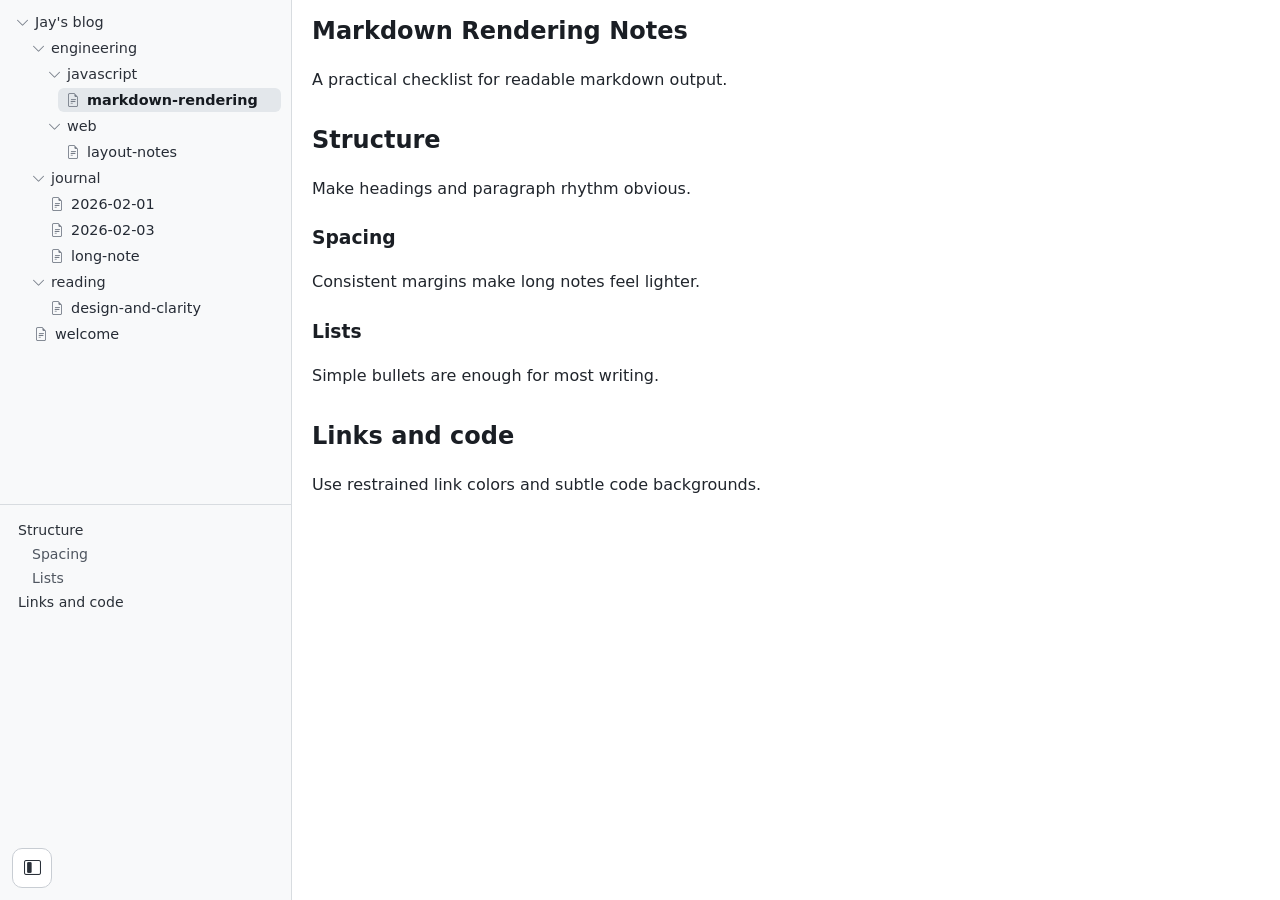
==== index.html @ b296aaed "Initial markdown blog with sidebar explorer" ====
<!doctype html>
<html lang="en">
<head>
  <meta charset="UTF-8">
  <meta name="viewport" content="width=device-width, initial-scale=1.0">
  <title>Jay's blog</title>
  <link rel="stylesheet" href="https://cdn.jsdelivr.net/npm/bootstrap-icons@1.11.3/font/bootstrap-icons.min.css">
  <link rel="stylesheet" href="styles.css">
</head>
<body>
  <div id="app">
    <aside id="sidebar" aria-label="Blog sidebar">
      <section id="treeSection" class="sidebar-section">
        <div id="fileTree" class="scroll-region" aria-label="Notes tree"></div>
      </section>

      <div id="sectionResizer" aria-hidden="true"></div>

      <section id="outlineSection" class="sidebar-section">
        <div id="outline" class="scroll-region" aria-label="Current note outline"></div>
      </section>

      <div id="sidebarResizer" aria-hidden="true"></div>
    </aside>

    <main id="mainContent">
      <article id="noteContent" aria-live="polite"></article>
    </main>
  </div>

  <button
    id="sidebarToggle"
    type="button"
    aria-controls="sidebar"
    aria-expanded="true"
    aria-label="Hide sidebar"
    title="Hide sidebar"
  >
    <i class="bi bi-layout-sidebar-inset" aria-hidden="true"></i>
  </button>

  <script src="app.js"></script>
</body>
</html>
---- styles.css ----
:root {
  --sidebar-width: 292px;
  --font-main: system-ui, -apple-system, "Segoe UI", sans-serif;
  --bg: #f4f5f6;
  --sidebar-bg: #f8f9fa;
  --line: #d8dce0;
  --line-strong: #c8cdd3;
  --text: #171a1f;
  --muted: #646b75;
  --hover: #eceff2;
  --active: #e3e7eb;
}

* {
  box-sizing: border-box;
  font-family: var(--font-main);
}

html,
body {
  margin: 0;
  height: 100%;
}

body {
  background: var(--bg);
  color: var(--text);
}

#app {
  display: flex;
  height: 100vh;
  overflow: hidden;
}

#sidebar {
  position: relative;
  width: var(--sidebar-width);
  min-width: 220px;
  max-width: 70vw;
  display: flex;
  flex-direction: column;
  border-right: 1px solid var(--line);
  background: var(--sidebar-bg);
  overflow: hidden;
}

.sidebar-section {
  display: flex;
  flex-direction: column;
  min-height: 100px;
}

#treeSection {
  height: 52%;
}

#outlineSection {
  flex: 1;
  min-height: 120px;
}

.scroll-region {
  overflow: auto;
  padding: 8px 10px;
}

#sectionResizer {
  height: 6px;
  border-top: 1px solid var(--line);
  background: var(--sidebar-bg);
  cursor: row-resize;
}

#sidebarResizer {
  position: absolute;
  top: 0;
  right: 0;
  width: 8px;
  height: 100%;
  cursor: col-resize;
}

.tree-folder {
  margin: 2px 0;
}

.tree-root > summary {
  font-weight: 700;
}

.tree-folder summary {
  display: inline-flex;
  align-items: center;
  gap: 6px;
  list-style: none;
  padding: 4px 6px;
  border-radius: 6px;
  font-size: 0.9rem;
  font-weight: 500;
  color: #2b3039;
  cursor: pointer;
}

.tree-folder summary:hover {
  background: var(--hover);
}

.tree-folder summary::-webkit-details-marker {
  display: none;
}

.tree-children {
  margin-left: 16px;
  padding-left: 0;
}

.tree-chevron {
  color: #747b86;
  font-size: 0.84rem;
}

.tree-folder[open] > summary .tree-chevron {
  transform: rotate(90deg);
}

.tree-file .bi {
  font-size: 0.86rem;
  color: #757c87;
}

.tree-file {
  width: 100%;
  display: flex;
  align-items: center;
  gap: 7px;
  border: 0;
  margin: 2px 0;
  padding: 4px 8px;
  border-radius: 6px;
  background: transparent;
  text-align: left;
  color: #252b35;
  font-size: 0.9rem;
  font-weight: 500;
  cursor: pointer;
}

.tree-file:hover {
  background: var(--hover);
}

.tree-file.active {
  background: var(--active);
  color: #161a20;
  font-weight: 610;
}

.outline-list {
  margin: 0;
  padding: 0;
  list-style: none;
}

.outline-item a {
  display: block;
  padding: 4px 8px;
  border-radius: 6px;
  text-decoration: none;
  color: #2a3038;
  font-size: 0.88rem;
  font-weight: 500;
}

.outline-item a:hover {
  background: var(--hover);
}

.outline-item.level-3 a {
  padding-left: 22px;
  color: #4f5660;
}

.muted {
  margin: 0;
  padding: 6px 8px;
  color: var(--muted);
  font-size: 0.9rem;
  font-weight: 430;
}

#mainContent {
  flex: 1;
  overflow: auto;
  padding: 16px 18px 56px;
  background: #ffffff;
}

#noteContent {
  max-width: none;
  width: 100%;
  margin: 0;
  padding: 0 2px;
}

#noteContent h1,
#noteContent h2,
#noteContent h3,
#noteContent h4,
#noteContent h5,
#noteContent h6 {
  margin-top: 1.3em;
  color: #1a1e24;
  font-weight: 650;
  line-height: 1.25;
}

#noteContent h1:first-child,
#noteContent h2:first-child {
  margin-top: 0;
}

#noteContent p,
#noteContent li {
  margin-top: 0.8em;
  margin-bottom: 0.8em;
  line-height: 1.72;
  font-size: 1rem;
  font-weight: 430;
  color: #20252c;
}

#noteContent ul,
#noteContent ol {
  padding-left: 1.3em;
}

#noteContent pre {
  margin: 1.1em 0;
  padding: 12px;
  border: 1px solid var(--line);
  border-radius: 8px;
  background: #f0f3f5;
  overflow: auto;
}

#noteContent code {
  font-size: 0.93em;
  font-weight: 520;
}

#noteContent blockquote {
  margin: 1.1em 0;
  padding: 0.2em 0.95em;
  border-left: 3px solid var(--line-strong);
  background: #f1f4f6;
  color: #3f454f;
}

#noteContent a {
  color: #222831;
  text-underline-offset: 2px;
}

#sidebarToggle {
  position: fixed;
  left: 12px;
  bottom: 12px;
  z-index: 25;
  width: 40px;
  height: 40px;
  display: grid;
  place-items: center;
  border: 1px solid var(--line-strong);
  border-radius: 10px;
  background: #ffffff;
  color: #2a3039;
  cursor: pointer;
}

#sidebarToggle:hover {
  background: #f5f7f9;
}

#sidebarToggle .bi {
  font-size: 1.04rem;
}

body.sidebar-hidden #sidebar {
  width: 0;
  min-width: 0;
  border-right: 0;
}

body.sidebar-hidden #sidebar > * {
  opacity: 0;
  pointer-events: none;
}

body.sidebar-hidden #sidebarResizer {
  display: none;
}

@media (max-width: 900px) {
  :root {
    --sidebar-width: 270px;
  }

  #mainContent {
    padding: 14px 10px 54px;
  }
}
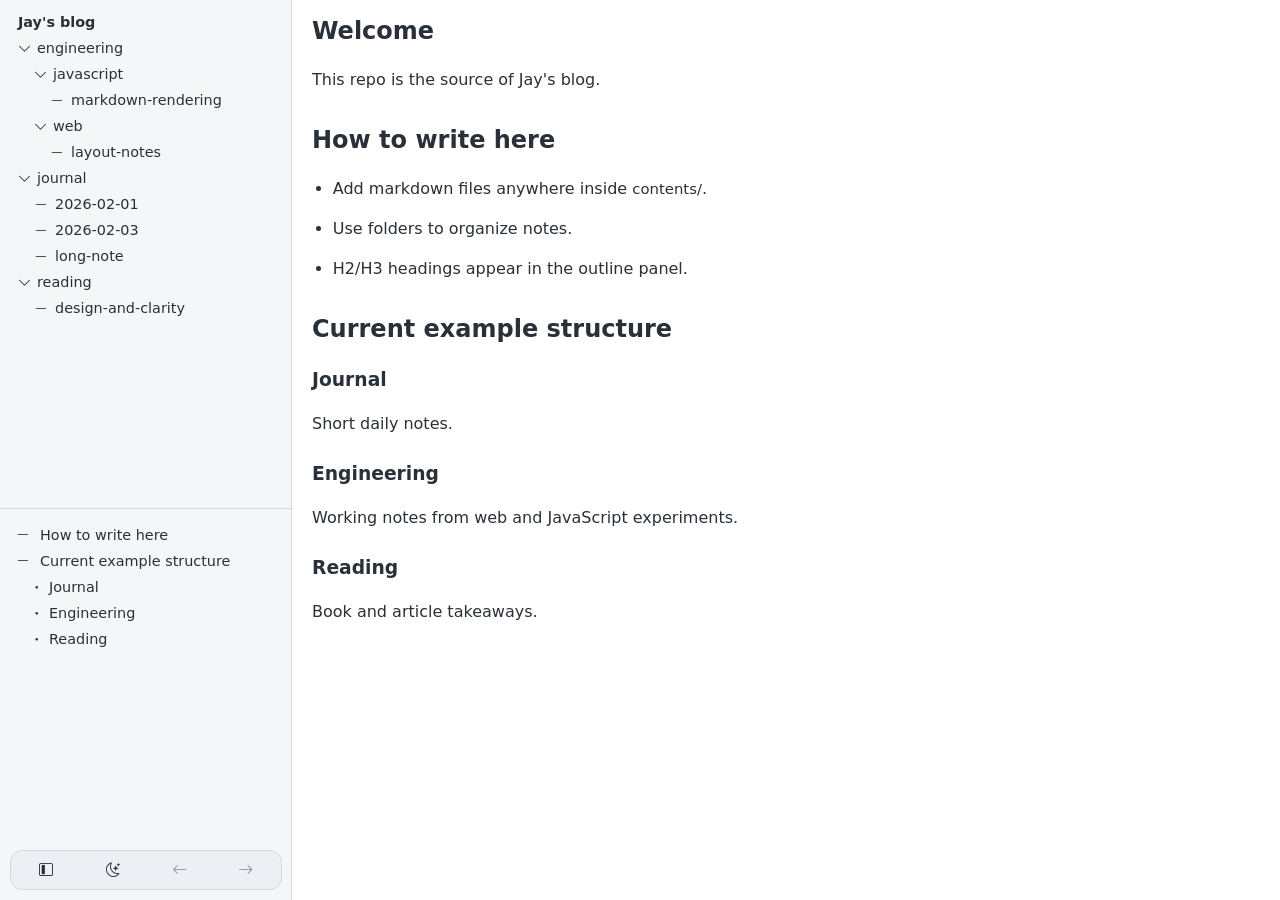
==== commit cb81802a: "Refine sidebar UI and monochrome theming" ====
--- a/index.html
+++ b/index.html
@@ -28,16 +28,42 @@
     </main>
   </div>
 
-  <button
-    id="sidebarToggle"
-    type="button"
-    aria-controls="sidebar"
-    aria-expanded="true"
-    aria-label="Hide sidebar"
-    title="Hide sidebar"
-  >
-    <i class="bi bi-layout-sidebar-inset" aria-hidden="true"></i>
-  </button>
+  <div id="buttonBar" role="group" aria-label="Sidebar, theme, and navigation controls">
+    <button
+      id="sidebarToggle"
+      type="button"
+      aria-controls="sidebar"
+      aria-expanded="true"
+      aria-label="Hide sidebar"
+      title="Hide sidebar"
+    >
+      <i class="bi bi-layout-sidebar-inset" aria-hidden="true"></i>
+    </button>
+    <button
+      id="themeToggle"
+      type="button"
+      aria-label="Switch to dark mode"
+      title="Switch to dark mode"
+    >
+      <i class="bi bi-moon-stars" aria-hidden="true"></i>
+    </button>
+    <button
+      id="navBack"
+      type="button"
+      aria-label="Go back"
+      title="Go back"
+    >
+      <i class="bi bi-arrow-left" aria-hidden="true"></i>
+    </button>
+    <button
+      id="navForward"
+      type="button"
+      aria-label="Go forward"
+      title="Go forward"
+    >
+      <i class="bi bi-arrow-right" aria-hidden="true"></i>
+    </button>
+  </div>
 
   <script src="app.js"></script>
 </body>
--- a/styles.css
+++ b/styles.css
@@ -1,14 +1,56 @@
 :root {
   --sidebar-width: 292px;
+  --button-bar-inset: 10px;
   --font-main: system-ui, -apple-system, "Segoe UI", sans-serif;
-  --bg: #f4f5f6;
-  --sidebar-bg: #f8f9fa;
-  --line: #d8dce0;
-  --line-strong: #c8cdd3;
-  --text: #171a1f;
-  --muted: #646b75;
-  --hover: #eceff2;
-  --active: #e3e7eb;
+  --bg: #f1f2f4;
+  --sidebar-bg: #f5f6f8;
+  --content-bg: #ffffff;
+  --line: #d4d8dd;
+  --line-strong: #bfc5cd;
+  --text: #2a3038;
+  --muted: #2a3038;
+  --hover: #e8ebef;
+  --active: #dfe4ea;
+  --sidebar-item-text: #2a3038;
+  --sidebar-icon: #2a3038;
+  --sidebar-active-text: #2a3038;
+  --content-heading: #2a3038;
+  --content-text: #2a3038;
+  --content-link: #2a3038;
+  --code-bg: #eef1f4;
+  --blockquote-bg: #eef1f4;
+  --blockquote-text: #2a3038;
+  --button-bg: #eceff3;
+  --button-hover: #e3e7ec;
+  --button-text: #2a3038;
+  --sidebar-font-size: 0.9rem;
+  --button-height: 30px;
+  color-scheme: light;
+}
+
+:root[data-theme="dark"] {
+  --bg: #181818;
+  --sidebar-bg: #202020;
+  --line: #3a3a3a;
+  --line-strong: #4c4c4c;
+  --text: #e8e8e8;
+  --muted: #e8e8e8;
+  --hover: #2c2c2c;
+  --active: #353535;
+  --sidebar-item-text: #e8e8e8;
+  --sidebar-icon: #e8e8e8;
+  --sidebar-active-text: #e8e8e8;
+  --content-bg: #1d1d1d;
+  --content-heading: #e8e8e8;
+  --content-text: #e8e8e8;
+  --content-link: #e8e8e8;
+  --code-bg: #292929;
+  --blockquote-bg: #292929;
+  --blockquote-text: #e8e8e8;
+  --button-bg: #2a2a2a;
+  --button-hover: #353535;
+  --button-text: #e8e8e8;
+  color-scheme: dark;
 }
 
 * {
@@ -40,7 +82,6 @@
   max-width: 70vw;
   display: flex;
   flex-direction: column;
-  border-right: 1px solid var(--line);
   background: var(--sidebar-bg);
   overflow: hidden;
 }
@@ -66,19 +107,48 @@
 }
 
 #sectionResizer {
-  height: 6px;
-  border-top: 1px solid var(--line);
-  background: var(--sidebar-bg);
+  position: relative;
+  height: 9px;
+  background: transparent;
   cursor: row-resize;
+}
+
+#sectionResizer::before {
+  content: "";
+  position: absolute;
+  left: 0;
+  right: 0;
+  top: 4px;
+  height: 1px;
+  background: var(--line);
+}
+
+#sectionResizer:hover::before {
+  background: var(--line-strong);
 }
 
 #sidebarResizer {
   position: absolute;
   top: 0;
-  right: 0;
-  width: 8px;
+  right: -4px;
+  width: 9px;
   height: 100%;
   cursor: col-resize;
+  background: transparent;
+}
+
+#sidebarResizer::before {
+  content: "";
+  position: absolute;
+  top: 0;
+  bottom: 0;
+  left: 4px;
+  width: 1px;
+  background: var(--line);
+}
+
+#sidebarResizer:hover::before {
+  background: var(--line-strong);
 }
 
 .tree-folder {
@@ -86,20 +156,29 @@
 }
 
 .tree-root > summary {
-  font-weight: 700;
+  font-size: 1.2rem;
+}
+
+.tree-root > summary::marker {
+  content: "";
 }
 
 .tree-folder summary {
-  display: inline-flex;
+  display: flex;
+  width: 100%;
   align-items: center;
   gap: 6px;
   list-style: none;
-  padding: 4px 6px;
+  padding: 4px 8px;
   border-radius: 6px;
-  font-size: 0.9rem;
+  font-size: var(--sidebar-font-size);
   font-weight: 500;
-  color: #2b3039;
+  color: var(--sidebar-item-text);
   cursor: pointer;
+}
+
+.tree-folder.tree-root > summary {
+  font-weight: 700;
 }
 
 .tree-folder summary:hover {
@@ -115,8 +194,12 @@
   padding-left: 0;
 }
 
+.tree-root > .tree-children {
+  margin-left: 0;
+}
+
 .tree-chevron {
-  color: #747b86;
+  color: var(--sidebar-icon);
   font-size: 0.84rem;
 }
 
@@ -126,7 +209,7 @@
 
 .tree-file .bi {
   font-size: 0.86rem;
-  color: #757c87;
+  color: var(--sidebar-icon);
 }
 
 .tree-file {
@@ -140,8 +223,8 @@
   border-radius: 6px;
   background: transparent;
   text-align: left;
-  color: #252b35;
-  font-size: 0.9rem;
+  color: var(--sidebar-item-text);
+  font-size: var(--sidebar-font-size);
   font-weight: 500;
   cursor: pointer;
 }
@@ -152,7 +235,7 @@
 
 .tree-file.active {
   background: var(--active);
-  color: #161a20;
+  color: var(--sidebar-active-text);
   font-weight: 610;
 }
 
@@ -162,30 +245,83 @@
   list-style: none;
 }
 
-.outline-item a {
+.outline-item,
+.outline-group {
+  margin: 2px 0;
+}
+
+.outline-group-row {
+  display: flex;
+  align-items: center;
+  gap: 4px;
+}
+
+.outline-caret {
+  flex: 0 0 22px;
+  width: 22px;
+  height: 22px;
+  border: 0;
+  border-radius: 5px;
+  background: transparent;
+  color: var(--sidebar-icon);
+  display: grid;
+  place-items: center;
+  cursor: pointer;
+}
+
+.outline-caret:hover {
+  background: var(--hover);
+}
+
+.outline-caret .outline-h2-icon {
+  font-size: 0.86rem;
+  line-height: 1;
+}
+
+.outline-sublist {
+  margin: 0 0 0 12px;
+  padding: 0;
+  list-style: none;
+}
+
+.outline-group.collapsed .outline-sublist {
+  display: none;
+}
+
+.outline-link {
   display: block;
+  width: 100%;
   padding: 4px 8px;
   border-radius: 6px;
   text-decoration: none;
-  color: #2a3038;
-  font-size: 0.88rem;
+  color: var(--sidebar-item-text);
+  font-size: var(--sidebar-font-size);
   font-weight: 500;
 }
 
-.outline-item a:hover {
+.outline-link:hover {
   background: var(--hover);
 }
 
-.outline-item.level-3 a {
-  padding-left: 22px;
-  color: #4f5660;
+.outline-link.level-3 {
+  padding-left: 8px;
+}
+
+.outline-h3-icon {
+  font-size: 0.86rem;
+  margin-right: 5px;
+  color: var(--sidebar-icon);
+}
+
+.outline-group-row .outline-link.level-2 {
+  padding-left: 4px;
 }
 
 .muted {
   margin: 0;
   padding: 6px 8px;
   color: var(--muted);
-  font-size: 0.9rem;
+  font-size: var(--sidebar-font-size);
   font-weight: 430;
 }
 
@@ -193,7 +329,11 @@
   flex: 1;
   overflow: auto;
   padding: 16px 18px 56px;
-  background: #ffffff;
+  background: var(--content-bg);
+}
+
+#outline {
+  padding-bottom: calc(var(--button-height) + 12px);
 }
 
 #noteContent {
@@ -210,7 +350,7 @@
 #noteContent h5,
 #noteContent h6 {
   margin-top: 1.3em;
-  color: #1a1e24;
+  color: var(--content-heading);
   font-weight: 650;
   line-height: 1.25;
 }
@@ -227,7 +367,7 @@
   line-height: 1.72;
   font-size: 1rem;
   font-weight: 430;
-  color: #20252c;
+  color: var(--content-text);
 }
 
 #noteContent ul,
@@ -240,7 +380,7 @@
   padding: 12px;
   border: 1px solid var(--line);
   border-radius: 8px;
-  background: #f0f3f5;
+  background: var(--code-bg);
   overflow: auto;
 }
 
@@ -253,37 +393,62 @@
   margin: 1.1em 0;
   padding: 0.2em 0.95em;
   border-left: 3px solid var(--line-strong);
-  background: #f1f4f6;
-  color: #3f454f;
+  background: var(--blockquote-bg);
+  color: var(--blockquote-text);
 }
 
 #noteContent a {
-  color: #222831;
+  color: var(--content-link);
   text-underline-offset: 2px;
 }
 
-#sidebarToggle {
+#buttonBar {
   position: fixed;
-  left: 12px;
-  bottom: 12px;
+  left: var(--button-bar-inset);
+  bottom: var(--button-bar-inset);
+  width: calc(var(--sidebar-width) - (var(--button-bar-inset) * 2));
   z-index: 25;
-  width: 40px;
-  height: 40px;
+  display: flex;
+  align-items: center;
+  gap: 4px;
+  padding: 4px;
+  border: 1px solid var(--line);
+  border-radius: 12px;
+  background: var(--button-bg);
+  box-shadow: none;
+}
+
+#buttonBar button {
+  flex: 1;
+  min-width: 0;
+  height: var(--button-height);
+  padding: 0;
   display: grid;
   place-items: center;
-  border: 1px solid var(--line-strong);
-  border-radius: 10px;
-  background: #ffffff;
-  color: #2a3039;
+  border: 0;
+  border-radius: 999px;
+  background: transparent;
+  color: var(--button-text);
   cursor: pointer;
-}
-
-#sidebarToggle:hover {
-  background: #f5f7f9;
-}
-
-#sidebarToggle .bi {
-  font-size: 1.04rem;
+  box-shadow: none;
+}
+
+#buttonBar button:hover {
+  background: var(--button-hover);
+}
+
+#buttonBar button:disabled {
+  opacity: 0.45;
+  cursor: default;
+}
+
+#buttonBar .bi {
+  font-size: 0.9rem;
+}
+
+#navBack .bi,
+#navForward .bi {
+  font-size: 0.96rem;
 }
 
 body.sidebar-hidden #sidebar {
@@ -301,6 +466,16 @@
   display: none;
 }
 
+body.sidebar-hidden #buttonBar {
+  opacity: 0;
+  pointer-events: none;
+}
+
+body.sidebar-hidden.show-hidden-bar #buttonBar {
+  opacity: 1;
+  pointer-events: auto;
+}
+
 @media (max-width: 900px) {
   :root {
     --sidebar-width: 270px;
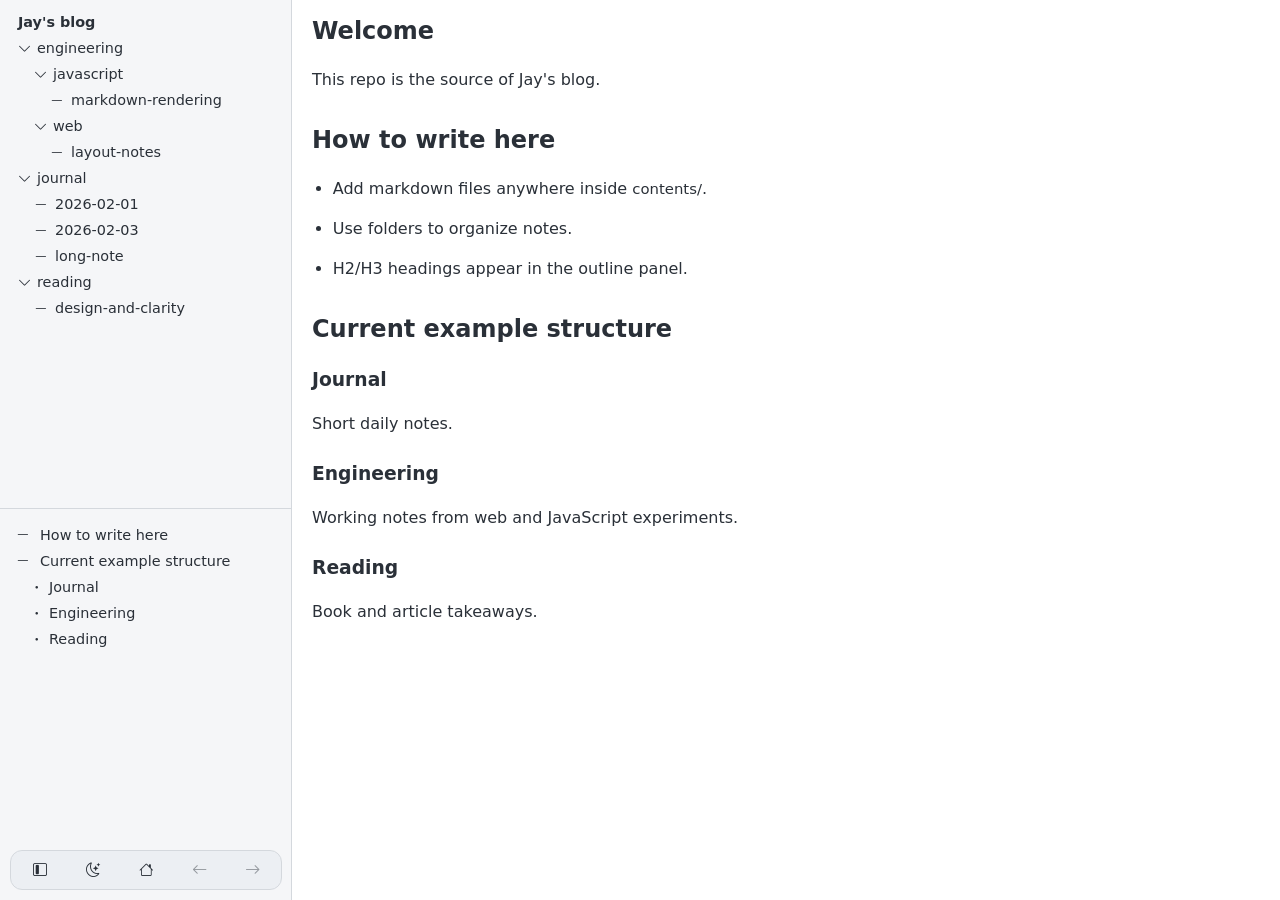
==== commit 3c4f1922: "Update blog 2026-02-05 16:30" ====
--- a/index.html
+++ b/index.html
@@ -48,6 +48,14 @@
       <i class="bi bi-moon-stars" aria-hidden="true"></i>
     </button>
     <button
+      id="navHome"
+      type="button"
+      aria-label="Go to welcome note"
+      title="Go to welcome note"
+    >
+      <i class="bi bi-house" aria-hidden="true"></i>
+    </button>
+    <button
       id="navBack"
       type="button"
       aria-label="Go back"
--- a/styles.css
+++ b/styles.css
@@ -343,6 +343,14 @@
   padding: 0 2px;
 }
 
+.custom-note-frame {
+  width: 100%;
+  min-height: 72vh;
+  border: 1px solid var(--line);
+  border-radius: 8px;
+  background: #fff;
+}
+
 #noteContent h1,
 #noteContent h2,
 #noteContent h3,
